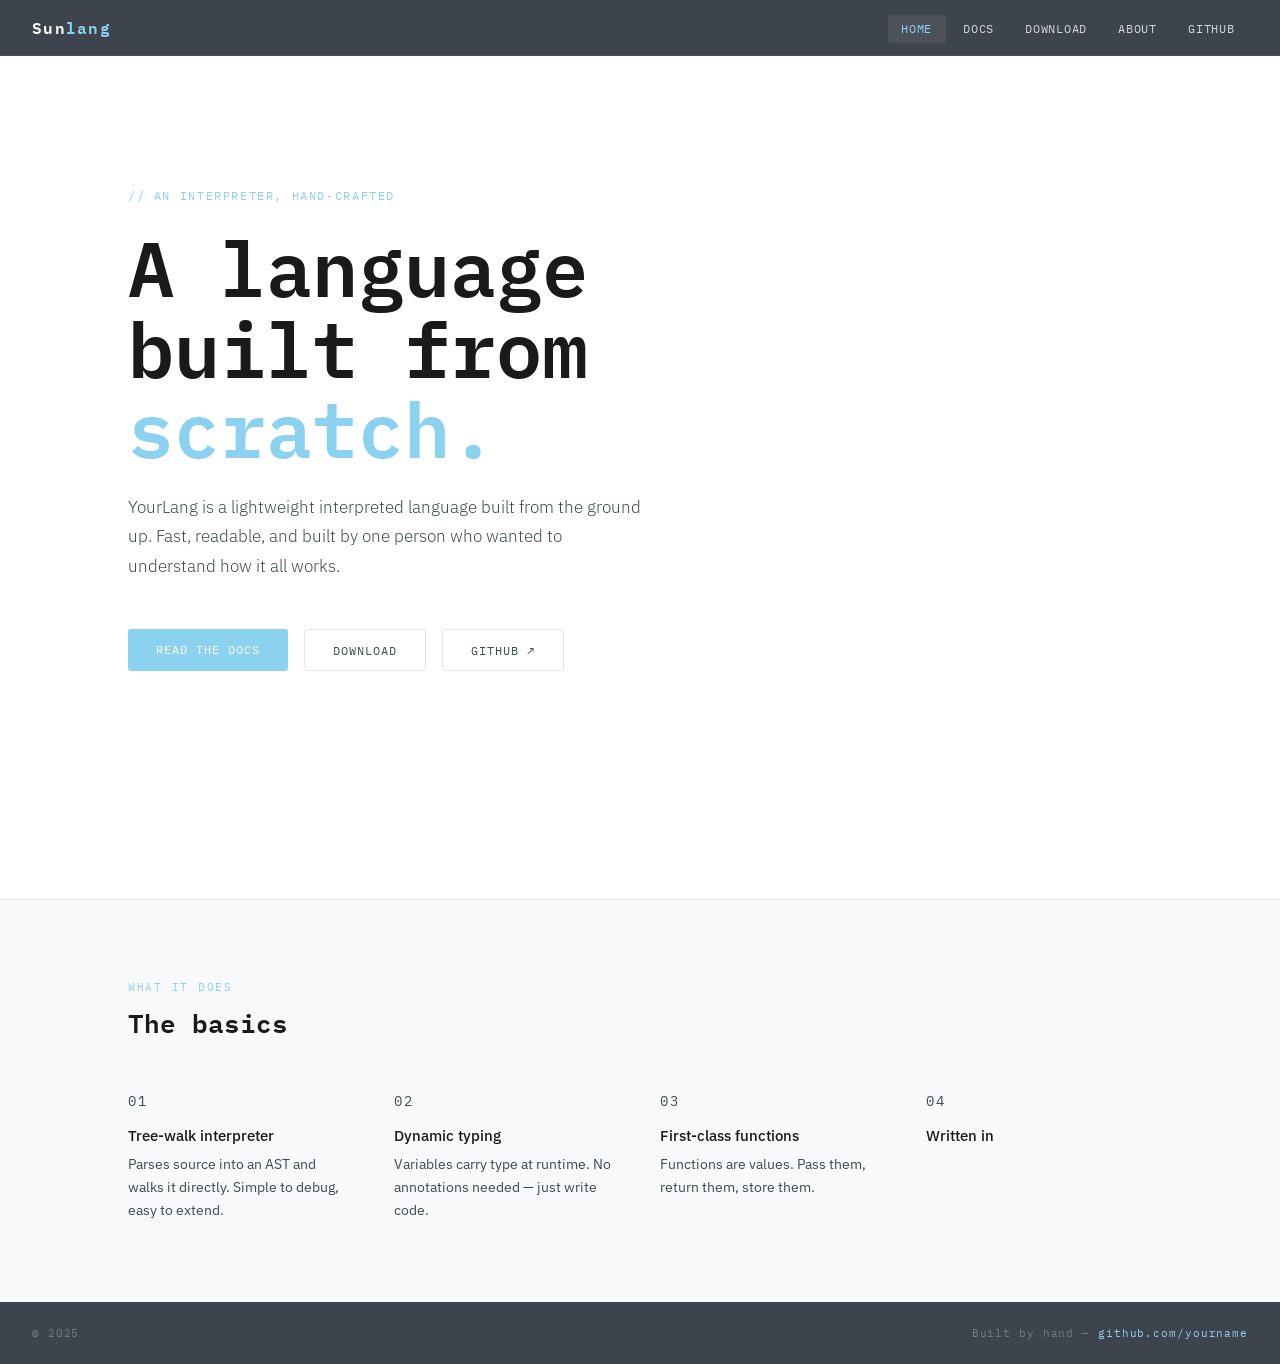
==== Web/index.html @ 97eb3310 "Web Added /incomplete" ====
<!DOCTYPE html>
<html lang="en">
<head>
  <meta charset="UTF-8" />
  <meta name="viewport" content="width=device-width, initial-scale=1.0" />
  <title>YourInterpreter</title>
  <link rel="stylesheet" href="style.css" />
</head>
<body>

  <!-- ── Nav ── -->
  <nav class="site-nav">
    <a href="index.html" class="brand">Sun<span>lang</span></a>
    <ul class="nav-links">
      <li><a href="index.html" class="active">Home</a></li>
      <li><a href="docs.html">Docs</a></li>
      <li><a href="download.html">Download</a></li>
      <li><a href="about.html">About</a></li>
      <li><a href="https://github.com/" target="_blank">GitHub</a></li>
    </ul>
  </nav>

  <!-- ── Hero ── -->
  <section class="hero pt-nav">
    <p class="hero-eyebrow">// an interpreter, hand-crafted</p>
    <h1 class="hero-title">
      A language<br>built from<br><span>scratch.</span>
    </h1>
    <p class="hero-sub">
      <!-- TODO: one or two sentences about what your language/interpreter does -->
      YourLang is a lightweight interpreted language built from the ground up.
      Fast, readable, and built by one person who wanted to understand how it all works.
    </p>
    <div class="hero-actions">
      <a href="docs.html" class="btn-primary-custom">Read the docs</a>
      <a href="download.html" class="btn-ghost">Download</a>
      <a href="https://github.com/" target="_blank" class="btn-ghost">GitHub ↗</a>
    </div>
  </section>

  <!-- ── Features ── -->
  <section class="features">
    <p class="section-label">What it does</p>
    <h2 class="section-title">The basics</h2>
    <div class="features-grid">

      <div class="feature-card">
        <p class="feature-num">01</p>
        <h4>Tree-walk interpreter</h4>
        <p><!-- TODO: short description --> Parses source into an AST and walks it directly. Simple to debug, easy to extend.</p>
      </div>

      <div class="feature-card">
        <p class="feature-num">02</p>
        <h4>Dynamic typing</h4>
        <p><!-- TODO: short description --> Variables carry type at runtime. No annotations needed — just write code.</p>
      </div>

      <div class="feature-card">
        <p class="feature-num">03</p>
        <h4>First-class functions</h4>
        <p><!-- TODO: short description --> Functions are values. Pass them, return them, store them.</p>
      </div>

      <div class="feature-card">
        <p class="feature-num">04</p>
        <h4>Written in <!-- TODO --></h4>
        <p><!-- TODO: language/tools used, e.g. "Pure C with zero dependencies." --></p>
      </div>

    </div>
  </section>

  <!-- ── Footer ── -->
  <footer class="site-footer">
    <span>© 2025 <!-- your name --></span>
    <span>Built by hand &mdash; <a href="https://github.com/" target="_blank">github.com/yourname</a></span>
  </footer>

</body>
</html>
---- Web/style.css ----
/* ─── Imports ─────────────────────────────────────────── */
@import url('https://fonts.googleapis.com/css2?family=IBM+Plex+Mono:wght@400;500;600&family=IBM+Plex+Sans:wght@300;400;500&display=swap');

/* ─── Variables ───────────────────────────────────────── */
:root {
  --sidebar-bg:   #3e444d;
  --sidebar-w:    280px;
  --accent:       #8bd2f0;
  --accent-dim:   #2e6f8e;
  --text-main:    #1a1a1a;
  --text-muted:   #3e4c4c;
  --border:       #e5e7eb;
  --bg:           #ffffff;
  --bg-off:       #f8f9fa;
  --mono:         'IBM Plex Mono', monospace;
  --sans:         'IBM Plex Sans', sans-serif;
}

/* ─── Reset ───────────────────────────────────────────── */
*, *::before, *::after { box-sizing: border-box; margin: 0; padding: 0; }
html { scroll-behavior: smooth; }
body { font-family: var(--sans); color: var(--text-main); background: var(--bg); }

/* ─── Nav ─────────────────────────────────────────────── */
.site-nav {
  position: fixed; top: 0; left: 0; right: 0; z-index: 1000;
  height: 56px;
  background: var(--sidebar-bg);
  display: flex; align-items: center;
  padding: 0 2rem;
  border-bottom: 1px solid rgba(255,255,255,0.06);
}
.site-nav .brand {
  font-family: var(--mono);
  font-weight: 600;
  font-size: 1rem;
  color: #fff;
  letter-spacing: 0.08em;
  text-decoration: none;
  margin-right: auto;
}
.site-nav .brand span { color: var(--accent); }
.nav-links { display: flex; gap: 0.25rem; list-style: none; }
.nav-links a {
  font-family: var(--mono);
  font-size: 0.75rem;
  letter-spacing: 0.06em;
  text-transform: uppercase;
  color: rgba(255, 255, 255, 0.781);
  text-decoration: none;
  padding: 0.4rem 0.85rem;
  border-radius: 3px;
  transition: color 0.15s, background 0.15s;
}
.nav-links a:hover,
.nav-links a.active { color: #fff; background: rgba(255,255,255,0.07); }
.nav-links a.active { color: var(--accent); }

/* ─── Hero (Home) ─────────────────────────────────────── */
.hero {
  min-height: 100vh;
  display: flex; flex-direction: column; justify-content: center; align-items: flex-start;
  padding: 8rem 10vw 6rem;
  background: var(--bg);
  border-bottom: 1px solid var(--border);
}
.hero-eyebrow {
  font-family: var(--mono);
  font-size: 0.72rem;
  letter-spacing: 0.14em;
  text-transform: uppercase;
  color: var(--accent);
  margin-bottom: 1.5rem;
}
.hero-title {
  font-family: var(--mono);
  font-size: clamp(2.8rem, 6vw, 5rem);
  font-weight: 600;
  line-height: 1.05;
  color: var(--text-main);
  margin-bottom: 1.5rem;
}
.hero-title span { color: var(--accent); }
.hero-sub {
  font-size: 1.05rem;
  font-weight: 300;
  color: var(--text-muted);
  max-width: 520px;
  line-height: 1.75;
  margin-bottom: 3rem;
}
.hero-actions { display: flex; gap: 1rem; flex-wrap: wrap; }
.btn-primary-custom {
  font-family: var(--mono);
  font-size: 0.78rem;
  letter-spacing: 0.08em;
  text-transform: uppercase;
  color: #fff;
  background: var(--accent);
  border: none;
  padding: 0.75rem 1.75rem;
  border-radius: 3px;
  text-decoration: none;
  transition: background 0.15s, transform 0.12s;
  display: inline-block;
}
.btn-primary-custom:hover { background: var(--accent-dim); color: #fff; transform: translateY(-1px); }
.btn-ghost {
  font-family: var(--mono);
  font-size: 0.78rem;
  letter-spacing: 0.08em;
  text-transform: uppercase;
  color: var(--text-muted);
  background: transparent;
  border: 1px solid var(--border);
  padding: 0.75rem 1.75rem;
  border-radius: 3px;
  text-decoration: none;
  transition: border-color 0.15s, color 0.15s;
  display: inline-block;
}
.btn-ghost:hover { border-color: var(--accent); color: var(--accent); }

/* ─── Features strip ──────────────────────────────────── */
.features { padding: 5rem 10vw; background: var(--bg-off); }
.features-grid { display: grid; grid-template-columns: repeat(auto-fit, minmax(220px,1fr)); gap: 2.5rem; margin-top: 3rem; }
.feature-card { padding: 0; }
.feature-num {
  font-family: var(--mono);
  font-size: 0.65rem;
  letter-spacing: 0.14em;
  color: var(--accent);
  margin-bottom: 0.75rem;
  text-transform: uppercase;
}
.feature-card h4 { font-size: 0.95rem; font-weight: 500; margin-bottom: 0.5rem; }
.feature-card p { font-size: 0.85rem; color: var(--text-muted); line-height: 1.7; }
.section-label {
  font-family: var(--mono);
  font-size: 0.68rem;
  letter-spacing: 0.16em;
  text-transform: uppercase;
  color: var(--accent);
  margin-bottom: 0.5rem;
}
.section-title { font-family: var(--mono); font-size: 1.6rem; font-weight: 600; }

/* ─── Docs Layout ─────────────────────────────────────── */
.docs-wrapper {
  display: flex;
  min-height: 100vh;
  padding-top: 56px;
}

/* Sidebar */
.docs-sidebar {
  width: var(--sidebar-w);
  flex-shrink: 0;
  background: var(--sidebar-bg);
  position: fixed;
  top: 56px; left: 0; bottom: 0;
  overflow-y: auto;
  padding: 2rem 0 4rem;
  scrollbar-width: thin;
  scrollbar-color: rgba(255,255,255,0.1) transparent;
}
.docs-sidebar::-webkit-scrollbar { width: 4px; }
.docs-sidebar::-webkit-scrollbar-thumb { background: rgba(255,255,255,0.12); border-radius: 2px; }

.sidebar-section { margin-bottom: 0.25rem; }
.sidebar-group-label {
  font-family: var(--mono);
  font-size: 0.62rem;
  letter-spacing: 0.18em;
  text-transform: uppercase;
  color: rgba(251, 249, 249, 0.932);
  padding: 1.4rem 1.5rem 0.5rem;
  display: block;
}
.sidebar-link {
  display: block;
  font-size: 0.82rem;
  color: rgba(255, 255, 255, 0.768);
  text-decoration: none;
  padding: 0.42rem 1.5rem 0.42rem 1.5rem;
  border-left: 2px solid transparent;
  transition: color 0.12s, border-color 0.12s, background 0.12s;
  line-height: 1.4;
}
.sidebar-link:hover { color: rgba(255,255,255,0.85); background: rgba(255,255,255,0.03); }
.sidebar-link.active { color: var(--accent); border-left-color: var(--accent); background: rgba(74,159,196,0.07); }

/* Collapsible dev-notes sub-items */
.sidebar-sub { padding-left: 0.75rem; display: none; }
.sidebar-sub.open { display: block; }
.sidebar-toggle {
  cursor: pointer;
  user-select: none;
  display: flex; justify-content: space-between; align-items: center;
}
.sidebar-toggle .chevron {
  font-size: 0.55rem;
  color: rgba(255,255,255,0.3);
  transition: transform 0.2s;
}
.sidebar-toggle.open .chevron { transform: rotate(90deg); }

/* Docs main content */
.docs-content {
  margin-left: var(--sidebar-w);
  flex: 1;
  padding: 3.5rem clamp(2rem, 6vw, 5rem) 6rem;
  max-width: 820px;
}

.doc-section { margin-bottom: 4rem; scroll-margin-top: 80px; }
.doc-tag {
  font-family: var(--mono);
  font-size: 0.62rem;
  letter-spacing: 0.16em;
  text-transform: uppercase;
  color: var(--accent);
  margin-bottom: 0.6rem;
  display: block;
}
.doc-section h2 {
  font-family: var(--mono);
  font-size: 1.55rem;
  font-weight: 600;
  margin-bottom: 1.25rem;
  border-bottom: 1px solid var(--border);
  padding-bottom: 0.75rem;
}
.doc-section h3 { font-size: 1rem; font-weight: 500; margin: 1.75rem 0 0.6rem; }
.doc-section p { font-size: 0.92rem; color: #374151; line-height: 1.8; margin-bottom: 0.85rem; }
.doc-section ul { margin: 0.5rem 0 1rem 1.25rem; }
.doc-section li { font-size: 0.9rem; color: #374151; line-height: 1.75; margin-bottom: 0.25rem; }

/* Code blocks */
.code-block {
  background: #0d1117;
  border-radius: 4px;
  padding: 1.25rem 1.5rem;
  margin: 1.25rem 0;
  overflow-x: auto;
  border: 1px solid rgba(255,255,255,0.06);
}
.code-block code {
  font-family: var(--mono);
  font-size: 0.82rem;
  color: #c9d1d9;
  line-height: 1.7;
  white-space: pre;
}
.code-kw { color: #ff7b72; }
.code-str { color: #a5d6ff; }
.code-comment { color: #6e7681; }
.code-fn { color: #d2a8ff; }
.code-num { color: #79c0ff; }

/* Callout / note box */
.callout {
  background: rgba(74,159,196,0.06);
  border-left: 3px solid var(--accent);
  padding: 1rem 1.25rem;
  border-radius: 0 4px 4px 0;
  margin: 1.25rem 0;
}
.callout-label {
  font-family: var(--mono);
  font-size: 0.65rem;
  letter-spacing: 0.12em;
  text-transform: uppercase;
  color: var(--accent);
  margin-bottom: 0.4rem;
  display: block;
}
.callout p { font-size: 0.88rem; margin: 0; color: #374151; }

/* ─── Download Page ───────────────────────────────────── */
.download-hero {
  min-height: 100vh;
  display: flex; flex-direction: column; justify-content: center; align-items: flex-start;
  padding: 8rem 10vw 6rem;
}
.download-grid {
  display: grid;
  grid-template-columns: repeat(auto-fit, minmax(240px, 1fr));
  gap: 1.5rem;
  margin-top: 3rem;
  max-width: 860px;
}
.dl-card {
  border: 1px solid var(--border);
  border-radius: 4px;
  padding: 1.75rem;
  background: var(--bg);
  transition: border-color 0.15s, box-shadow 0.15s;
}
.dl-card:hover { border-color: var(--accent); box-shadow: 0 0 0 3px rgba(74,159,196,0.08); }
.dl-os {
  font-family: var(--mono);
  font-size: 0.65rem;
  letter-spacing: 0.14em;
  text-transform: uppercase;
  color: var(--accent);
  margin-bottom: 0.6rem;
}
.dl-card h4 { font-size: 0.95rem; font-weight: 500; margin-bottom: 0.35rem; }
.dl-card p { font-size: 0.8rem; color: var(--text-muted); margin-bottom: 1.25rem; }
.dl-card .btn-primary-custom { width: 100%; text-align: center; font-size: 0.72rem; }

.dl-note {
  margin-top: 2.5rem;
  font-size: 0.82rem;
  color: var(--text-muted);
  max-width: 480px;
  line-height: 1.7;
}
.dl-note a { color: var(--accent); text-decoration: none; }
.dl-note a:hover { text-decoration: underline; }

/* ─── About Page ──────────────────────────────────────── */
.about-wrap {
  max-width: 680px;
  margin: 0 auto;
  padding: 7rem 2rem 6rem;
}
.about-wrap h1 { font-family: var(--mono); font-size: 2rem; font-weight: 600; margin-bottom: 2rem; }
.about-wrap p { font-size: 0.95rem; line-height: 1.85; color: #374151; margin-bottom: 1.25rem; }
.about-wrap h2 { font-family: var(--mono); font-size: 1rem; font-weight: 600; margin: 2.5rem 0 0.75rem; color: var(--text-main); }

/* ─── Footer ──────────────────────────────────────────── */
.site-footer {
  background: var(--sidebar-bg);
  color: rgba(255,255,255,0.3);
  font-family: var(--mono);
  font-size: 0.7rem;
  letter-spacing: 0.08em;
  padding: 1.5rem 2rem;
  display: flex; justify-content: space-between; align-items: center;
  flex-wrap: wrap; gap: 0.5rem;
}
.site-footer a { color: var(--accent); text-decoration: none; }

/* ─── Utilities ───────────────────────────────────────── */
.pt-nav { padding-top: 56px; }
hr.thin { border: none; border-top: 1px solid var(--border); margin: 2.5rem 0; }

/* ─── Responsive ──────────────────────────────────────── */
@media (max-width: 768px) {
  .docs-sidebar { display: none; }
  .docs-content { margin-left: 0; }
  .hero { padding: 7rem 6vw 4rem; }
  .features { padding: 4rem 6vw; }
  .site-nav { padding: 0 1rem; }
  .nav-links a { padding: 0.35rem 0.6rem; font-size: 0.68rem; }
}
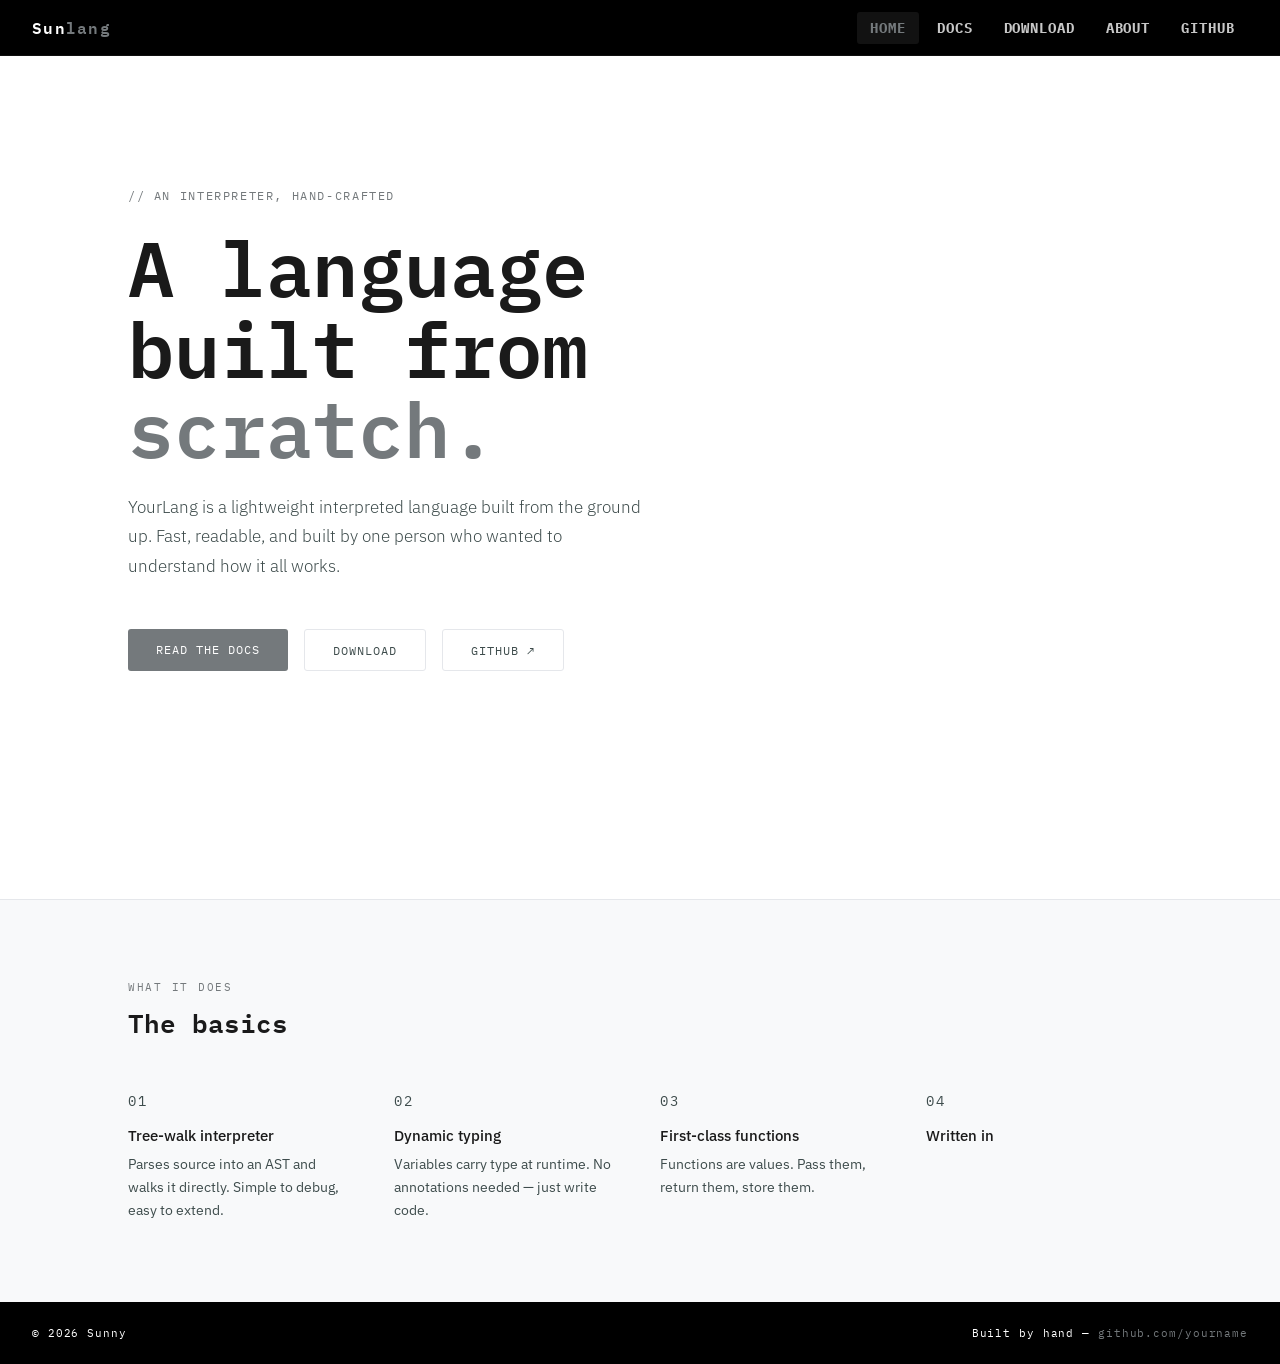
==== commit c0fb9d2b: "web/partialcomplete" ====
--- a/Web/index.html
+++ b/Web/index.html
@@ -16,7 +16,7 @@
       <li><a href="docs.html">Docs</a></li>
       <li><a href="download.html">Download</a></li>
       <li><a href="about.html">About</a></li>
-      <li><a href="https://github.com/" target="_blank">GitHub</a></li>
+      <li><a href="https://github.com/sunny-esc" target="_blank">GitHub</a></li>
     </ul>
   </nav>
 
@@ -73,7 +73,7 @@
 
   <!-- ── Footer ── -->
   <footer class="site-footer">
-    <span>© 2025 <!-- your name --></span>
+    <span>© 2026 Sunny</span>
     <span>Built by hand &mdash; <a href="https://github.com/" target="_blank">github.com/yourname</a></span>
   </footer>
 
--- a/Web/style.css
+++ b/Web/style.css
@@ -3,9 +3,9 @@
 
 /* ─── Variables ───────────────────────────────────────── */
 :root {
-  --sidebar-bg:   #3e444d;
+  --sidebar-bg:   #000000;
   --sidebar-w:    280px;
-  --accent:       #8bd2f0;
+  --accent:       #74797c;
   --accent-dim:   #2e6f8e;
   --text-main:    #1a1a1a;
   --text-muted:   #3e4c4c;
@@ -43,7 +43,8 @@
 .nav-links { display: flex; gap: 0.25rem; list-style: none; }
 .nav-links a {
   font-family: var(--mono);
-  font-size: 0.75rem;
+  font-size: 0.9rem;
+  font-weight: 800;
   letter-spacing: 0.06em;
   text-transform: uppercase;
   color: rgba(255, 255, 255, 0.781);
@@ -170,7 +171,8 @@
 .sidebar-section { margin-bottom: 0.25rem; }
 .sidebar-group-label {
   font-family: var(--mono);
-  font-size: 0.62rem;
+  font-size: 0.8rem;
+  font-weight: 700;
   letter-spacing: 0.18em;
   text-transform: uppercase;
   color: rgba(251, 249, 249, 0.932);
@@ -260,9 +262,10 @@
 
 /* Callout / note box */
 .callout {
-  background: rgba(74,159,196,0.06);
+  background: rgba(74, 160, 196, 0.402);
   border-left: 3px solid var(--accent);
   padding: 1rem 1.25rem;
+  
   border-radius: 0 4px 4px 0;
   margin: 1.25rem 0;
 }
@@ -272,6 +275,7 @@
   letter-spacing: 0.12em;
   text-transform: uppercase;
   color: var(--accent);
+  font-weight: 800;
   margin-bottom: 0.4rem;
   display: block;
 }
@@ -333,7 +337,7 @@
 /* ─── Footer ──────────────────────────────────────────── */
 .site-footer {
   background: var(--sidebar-bg);
-  color: rgba(255,255,255,0.3);
+  color: rgb(255, 255, 255);
   font-family: var(--mono);
   font-size: 0.7rem;
   letter-spacing: 0.08em;
